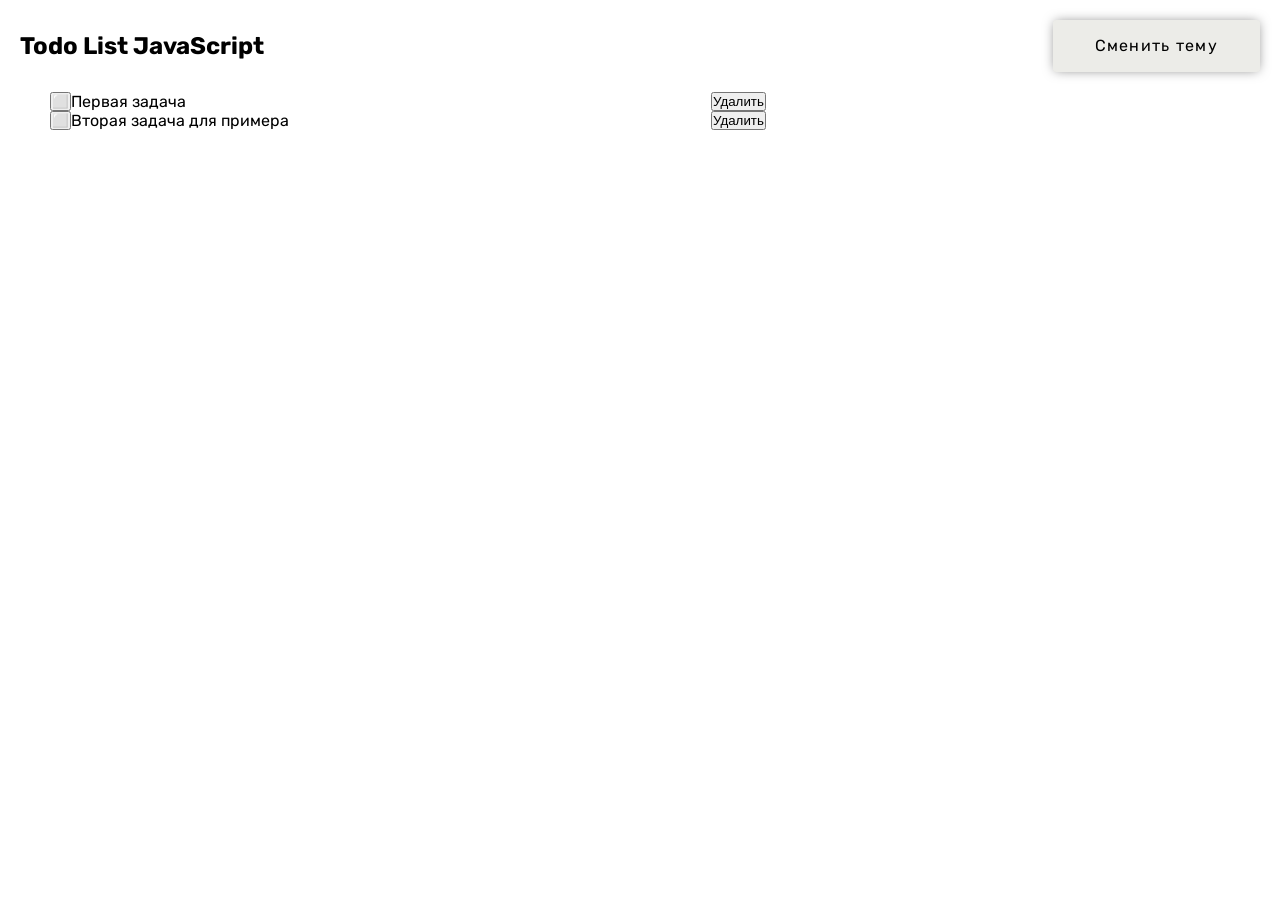
==== index.html @ edcddb13 "Initial Structure" ====
<!doctype html>
<html lang="ru">
<head>
  <meta charset="UTF-8">
  <meta name="viewport"
        content="width=device-width, user-scalable=no, initial-scale=1.0, maximum-scale=1.0, minimum-scale=1.0">
  <meta http-equiv="X-UA-Compatible" content="ie=edge">
  <link rel="stylesheet" href="style.css">
  <title>JavaScript запросы fetch — клиент-серверное взаимодействие на практике</title>
</head>
<body>
  <header>
    <h2 class="title">Todo List JavaScript</h2>
    <a href="#" class="btn_change_theme" id="button_change_theme">Сменить тему</a>
  </header>
  <main>
    <div class="container">
      <ul class="todo__list">
        
      </ul>
    </div>


  </main>

  <div class="preloader">
    <div class="preloader__in"></div>
  </div>






  <script src="script.js" ></script>

</body>
</html>
---- style.css ----
@import url('https://fonts.googleapis.com/css?family=Rubik:500');

* {
  padding:0;
  margin:0;
}

body {
  font-family: 'Rubik', sans-serif;
  background-color: #fff;
}

.dark {
  background-color: #2a292a;
  color: #fff;
}

header {
  display: flex;
  justify-content: space-between;
  align-items: center;
  margin: 20px;
}

.container {
  margin: 0 50px 0;
}

.btn_change_theme {

}

.todo-item {
  display: flex;
  flex-direction: row;
}

.todo-item__text {
  display: block;
  width: 50vw;
}



.btn_change_theme {
  padding: 16px 42px;
  border-radius: 3px;
  box-shadow: 0px 0px 12px -2px rgba(0,0,0,0.5);
  line-height: 1.25;
  background: 	#ecece8;
  text-decoration: none;
  user-select: none;
  color: rgb(0, 0, 0);
  font-size: 16px;
  letter-spacing: .08em;
  text-transform: none;
  position: relative;
  transition: background-color .6s ease;
  overflow: hidden;
  &:after {
    content: "";
    position: absolute;
    width: 0;
    height: 0;
    top: 50%;
    left: 50%;
    top: var(--mouse-y);
    left: var(--mouse-x);
    transform-style: flat;
    transform: translate3d(-50%,-50%,0);
    background: rgba(rgb(0, 0, 0),.1);
    border-radius: 100%;
    transition: width .3s ease, height .3s ease;
  }
  &:focus,
  &:hover {
      background: darken(	#ecece8,7%);
  }
  &:active {
    &:after {
      width: 150px;
      height: 300px;
    }
  }
}
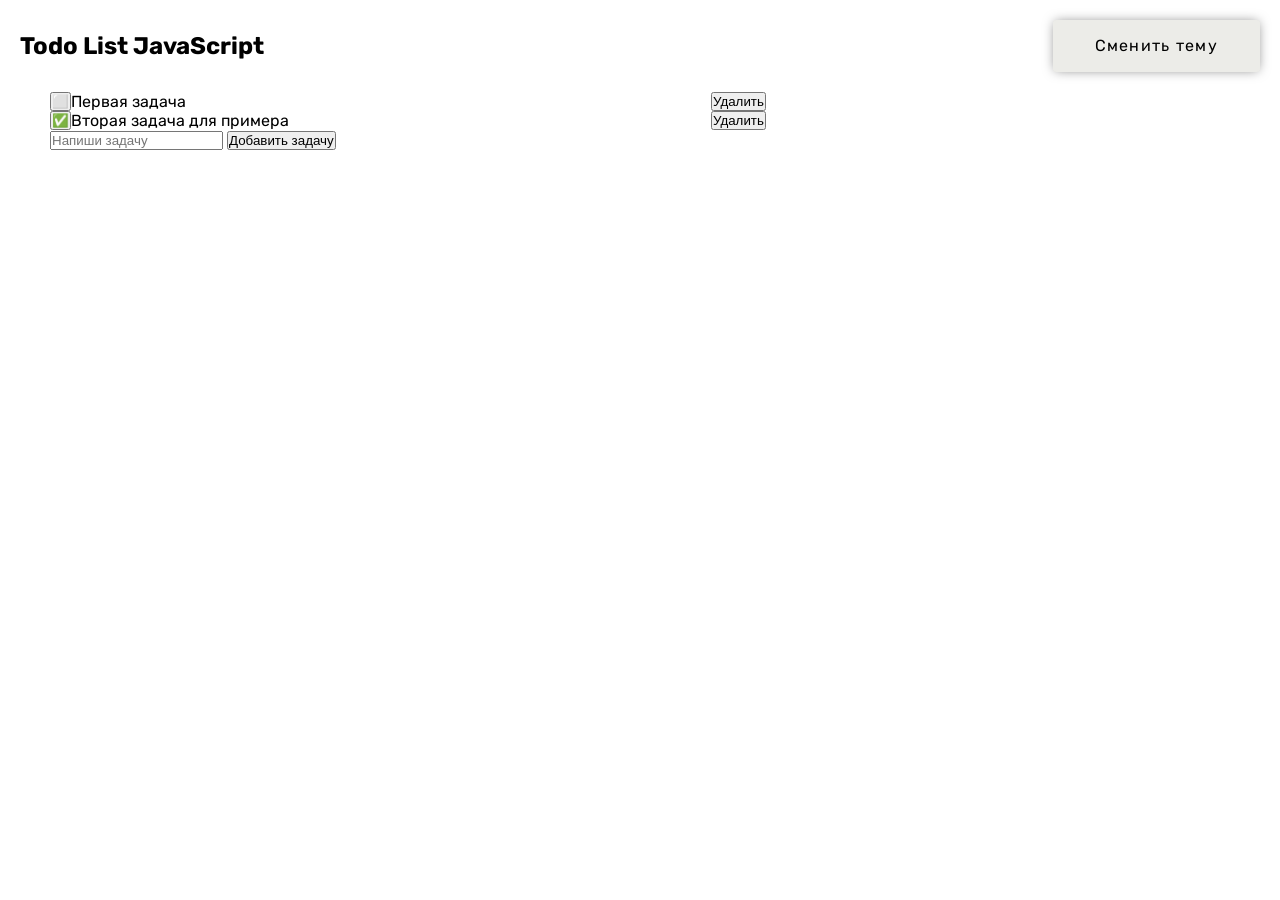
==== commit acb44363: "Add working todo list prototype" ====
--- a/index.html
+++ b/index.html
@@ -6,7 +6,7 @@
         content="width=device-width, user-scalable=no, initial-scale=1.0, maximum-scale=1.0, minimum-scale=1.0">
   <meta http-equiv="X-UA-Compatible" content="ie=edge">
   <link rel="stylesheet" href="style.css">
-  <title>JavaScript запросы fetch — клиент-серверное взаимодействие на практике</title>
+  <title>Todo List</title>
 </head>
 <body>
   <header>
@@ -16,17 +16,16 @@
   <main>
     <div class="container">
       <ul class="todo__list">
-        
       </ul>
-    </div>
+
+      <form class="addtodo__item">
+        <input type="text" class="todo-item__addText" placeholder="Напиши задачу">
+        <button class="todo-item__add" type="submit" >Добавить задачу</button>
+      </form>
+    </div> 
 
 
   </main>
-
-  <div class="preloader">
-    <div class="preloader__in"></div>
-  </div>
-
 
 
 
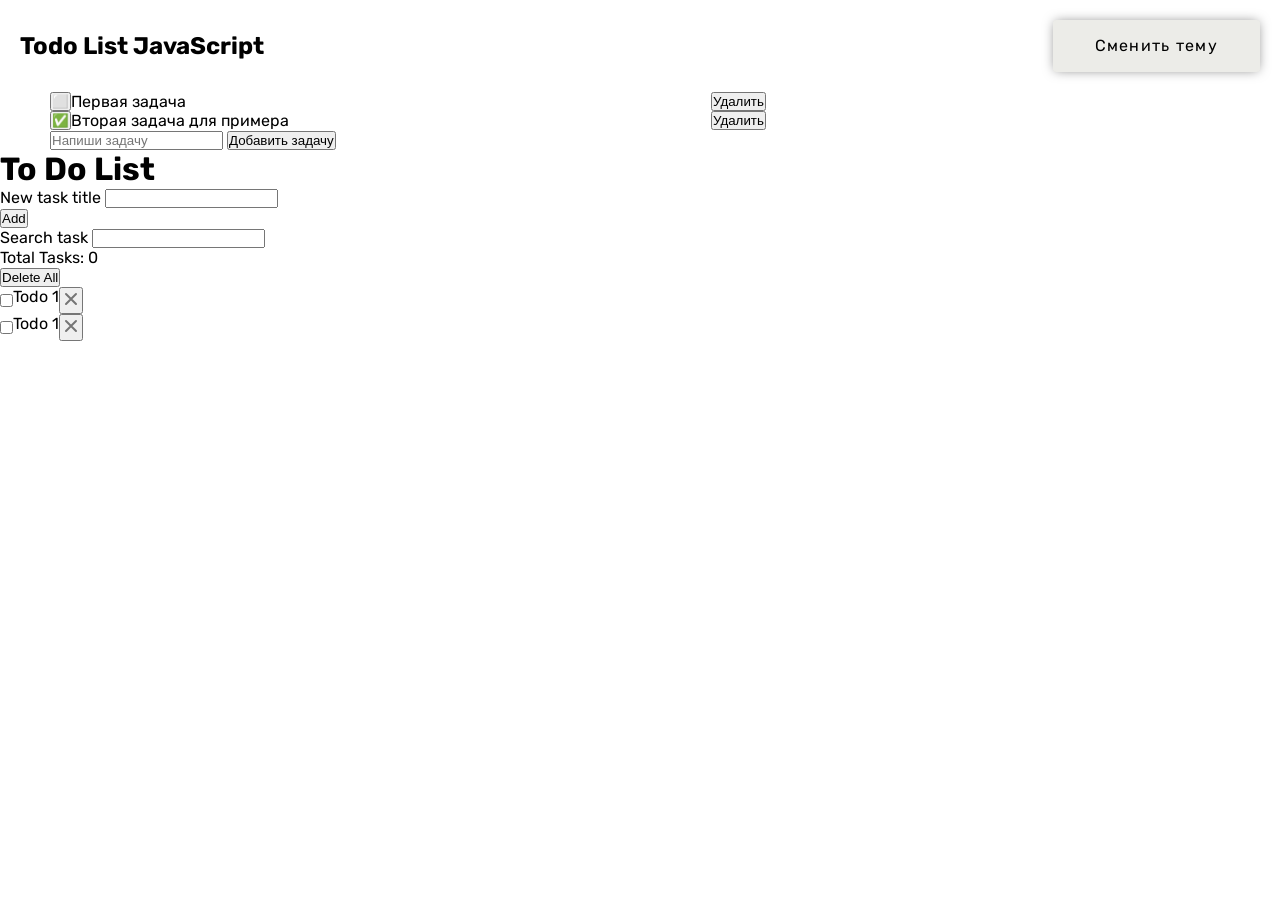
==== commit e5427ffd: "New HTML-structure" ====
--- a/index.html
+++ b/index.html
@@ -2,11 +2,10 @@
 <html lang="ru">
 <head>
   <meta charset="UTF-8">
-  <meta name="viewport"
-        content="width=device-width, user-scalable=no, initial-scale=1.0, maximum-scale=1.0, minimum-scale=1.0">
-  <meta http-equiv="X-UA-Compatible" content="ie=edge">
+  <meta name="viewport" content="width=device-width">
+  <title>To Do List</title>
   <link rel="stylesheet" href="style.css">
-  <title>Todo List</title>
+  <script src="script.js" type="module"></script>
 </head>
 <body>
   <header>
@@ -23,15 +22,103 @@
         <button class="todo-item__add" type="submit" >Добавить задачу</button>
       </form>
     </div> 
+  </main>
 
-
-  </main>
+  <div class="todo">
+    <h1 class="todo__title">To Do List</h1>
+    <form class="todo__form">
+      <div class="todo__field field">
+        <label 
+          for="new-task" 
+          class="field__label"
+        >
+          New task title
+        </label>
+        <input 
+          class="field__input" 
+          id="new-task" 
+          placeholder=" " 
+          autocomplete="off"
+          />
+      </div>
+      <button class="button" type="submit">Add</button>
+    </form>
+    <form class="todo__form">
+      <div class="todo__field field">
+        <label 
+          for="search-task" 
+          class="field__label"
+        >
+          Search task
+        </label>
+        <input 
+          type="search"  
+          class="field__input" 
+          id="search-task" 
+          placeholder=" " 
+          autocomplete="off"
+          />
+      </div>
+    </form>
+    <div class="todo__info">
+      <div class="todo__total-tasks">
+        Total Tasks: <span>0</span>
+      </div>
+      <button 
+        class="todo__delete-all-button" 
+        type="button"
+      >
+        Delete All
+      </button>
+    </div>
+    <ul class="todo__list">
+      <li class="todo__item todo-item">
+        <input 
+          type="checkbox" 
+          class="todo-item__checkbox" 
+          id="todo-1"
+        />
+        <label for="todo-1" class="todo-item__label">
+          Todo 1
+        </label>
+        <button 
+          class="todo-item__delete-button" 
+          type="button"
+          aria-label="Delete"
+          title="Delete"
+        >
+        <svg width="20" height="20" viewBox="0 0 20 20" fill="none" xmlns="http://www.w3.org/2000/svg">
+          <path d="M15 5L5 15M5 5L15 15" stroke="#757575" stroke-width="2" stroke-linecap="round" stroke-linejoin="round"/>
+        </svg>
+        </button>
+      </li>
+      <li class="todo__item todo-item">
+        <input 
+          type="checkbox" 
+          class="todo-item__checkbox" 
+          id="todo-1"
+        />
+        <label for="todo-1" class="todo-item__label">
+          Todo 1
+        </label>
+        <button 
+          class="todo-item__delete-button" 
+          type="button"
+          aria-label="Delete"
+          title="Delete"
+        >
+        <svg width="20" height="20" viewBox="0 0 20 20" fill="none" xmlns="http://www.w3.org/2000/svg">
+          <path d="M15 5L5 15M5 5L15 15" stroke="#757575" stroke-width="2" stroke-linecap="round" stroke-linejoin="round"/>
+        </svg>
+        </button>
+      </li>
+    </ul>
+    <div class="todo__empty-message"> </div>
+  </div>
 
 
 
 
 
-  <script src="script.js" ></script>
-
 </body>
 </html>
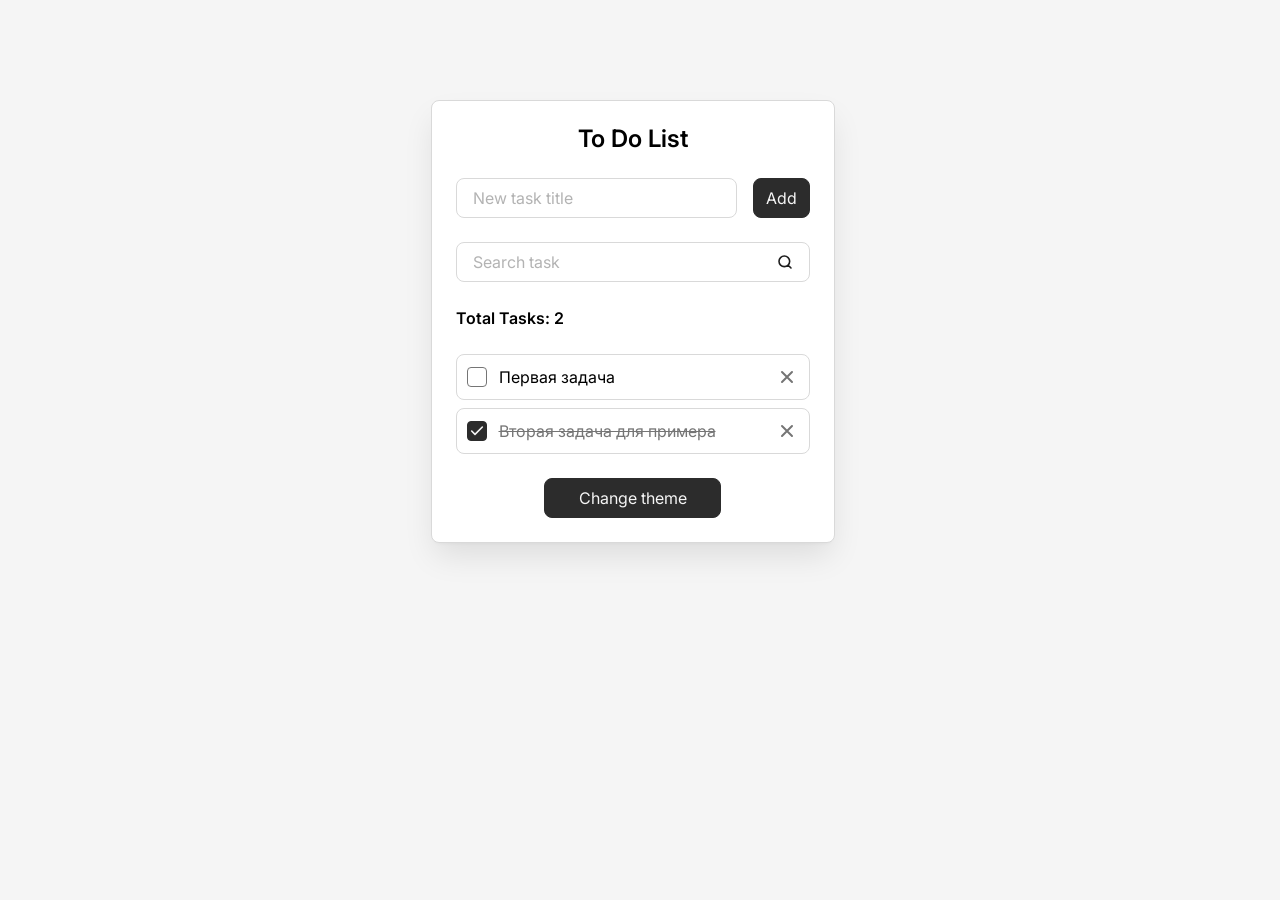
==== commit 58337291: "Experiments" ====
--- a/index.html
+++ b/index.html
@@ -4,11 +4,11 @@
   <meta charset="UTF-8">
   <meta name="viewport" content="width=device-width">
   <title>To Do List</title>
-  <link rel="stylesheet" href="style.css">
+  <link rel="stylesheet" href="/src/styles/style.css">
   <script src="script.js" type="module"></script>
 </head>
 <body>
-  <header>
+  <!-- <header>
     <h2 class="title">Todo List JavaScript</h2>
     <a href="#" class="btn_change_theme" id="button_change_theme">Сменить тему</a>
   </header>
@@ -22,11 +22,11 @@
         <button class="todo-item__add" type="submit" >Добавить задачу</button>
       </form>
     </div> 
-  </main>
+  </main> -->
 
   <div class="todo">
     <h1 class="todo__title">To Do List</h1>
-    <form class="todo__form">
+    <form class="todo__form todo__add-form">
       <div class="todo__field field">
         <label 
           for="new-task" 
@@ -41,7 +41,7 @@
           autocomplete="off"
           />
       </div>
-      <button class="button" type="submit">Add</button>
+      <button class="button todo-item__add-button" id="todo-item__add-button" type="submit">Add</button>
     </form>
     <form class="todo__form">
       <div class="todo__field field">
@@ -92,28 +92,9 @@
         </svg>
         </button>
       </li>
-      <li class="todo__item todo-item">
-        <input 
-          type="checkbox" 
-          class="todo-item__checkbox" 
-          id="todo-1"
-        />
-        <label for="todo-1" class="todo-item__label">
-          Todo 1
-        </label>
-        <button 
-          class="todo-item__delete-button" 
-          type="button"
-          aria-label="Delete"
-          title="Delete"
-        >
-        <svg width="20" height="20" viewBox="0 0 20 20" fill="none" xmlns="http://www.w3.org/2000/svg">
-          <path d="M15 5L5 15M5 5L15 15" stroke="#757575" stroke-width="2" stroke-linecap="round" stroke-linejoin="round"/>
-        </svg>
-        </button>
-      </li>
     </ul>
-    <div class="todo__empty-message"> </div>
+    <div class="todo__empty-message"></div>
+    <button class=" button btn_change_theme" id="button_change_theme">Change theme</button>
   </div>
 
 
--- a/src/styles/style.css
+++ b/src/styles/style.css
@@ -0,0 +1,13 @@
+
+@import 'normalize.css';
+@import 'fonts.css';
+@import 'variables.css';
+@import 'globals.css';
+
+@import 'components/button.css';
+@import 'components/field.css';
+@import 'components/todo.css';
+@import 'components/todo-item.css';
+@import 'components/changeTheme-button.css';
+
+
